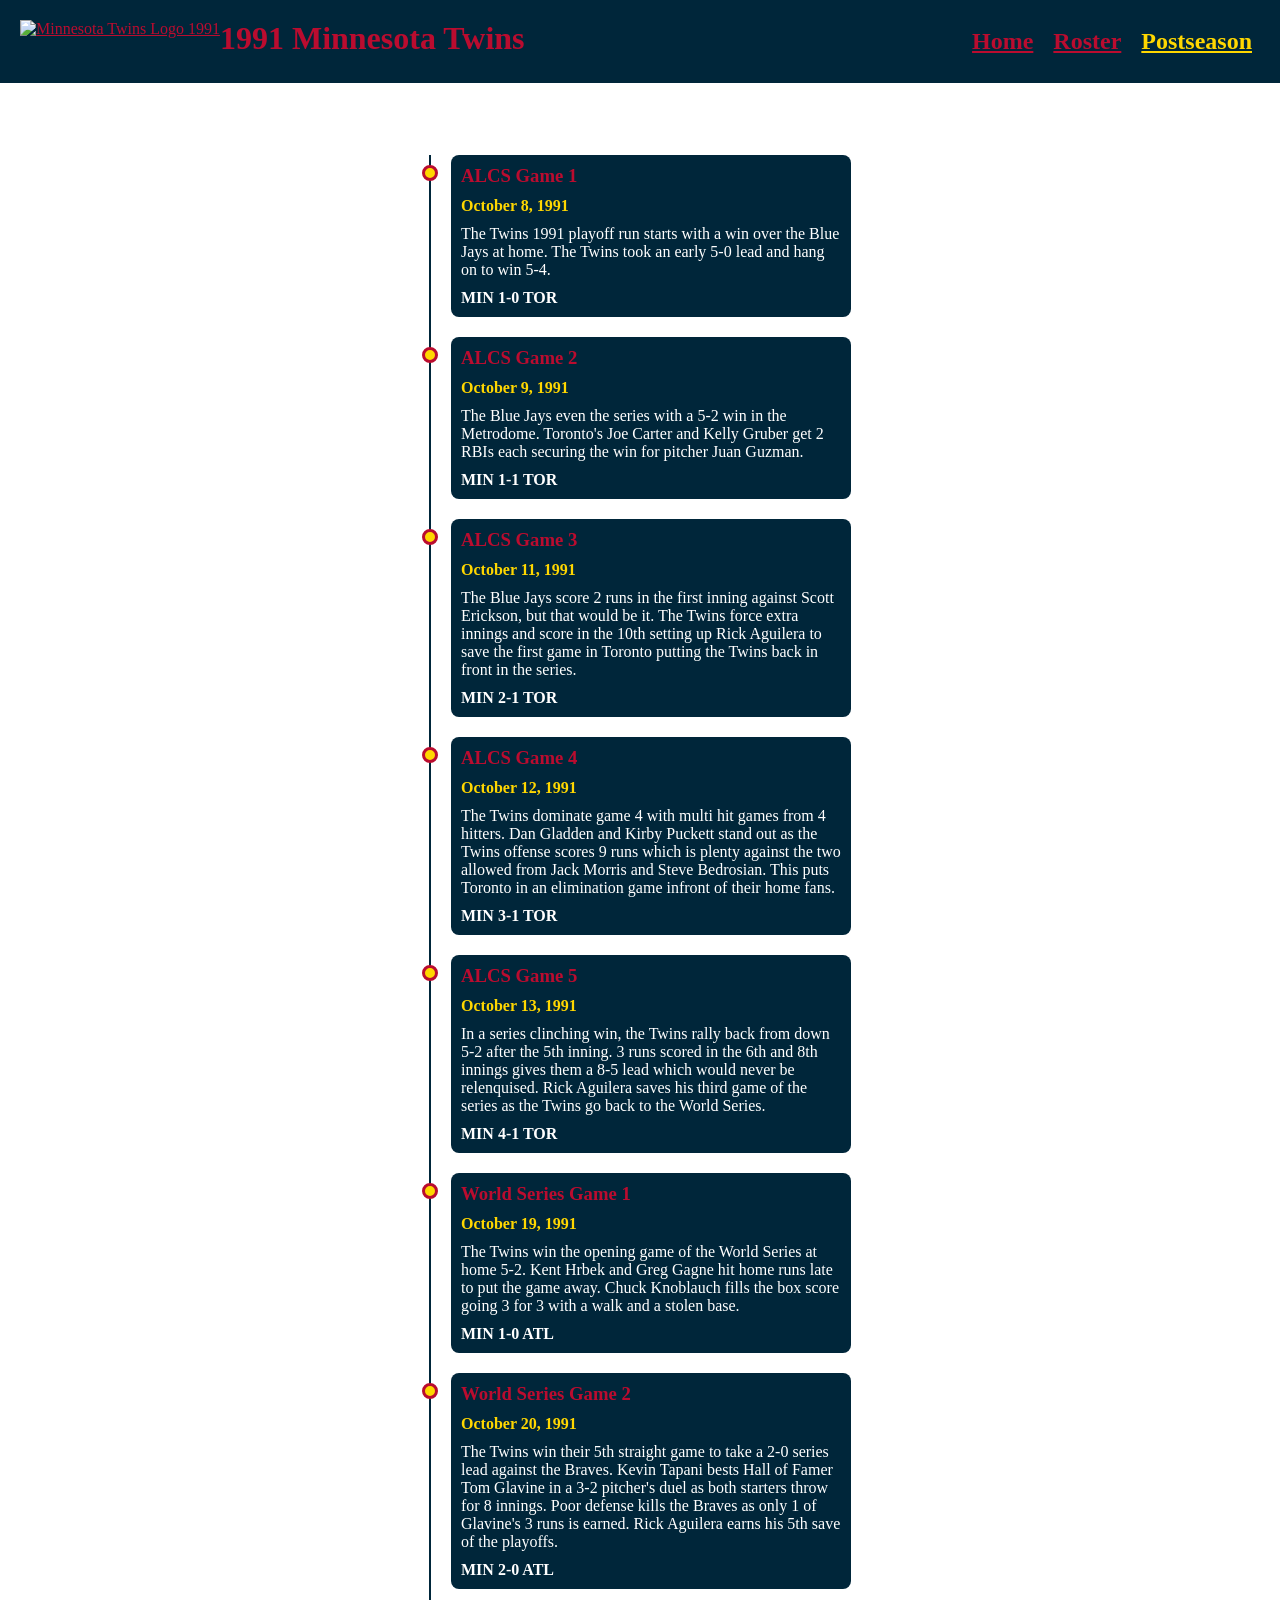
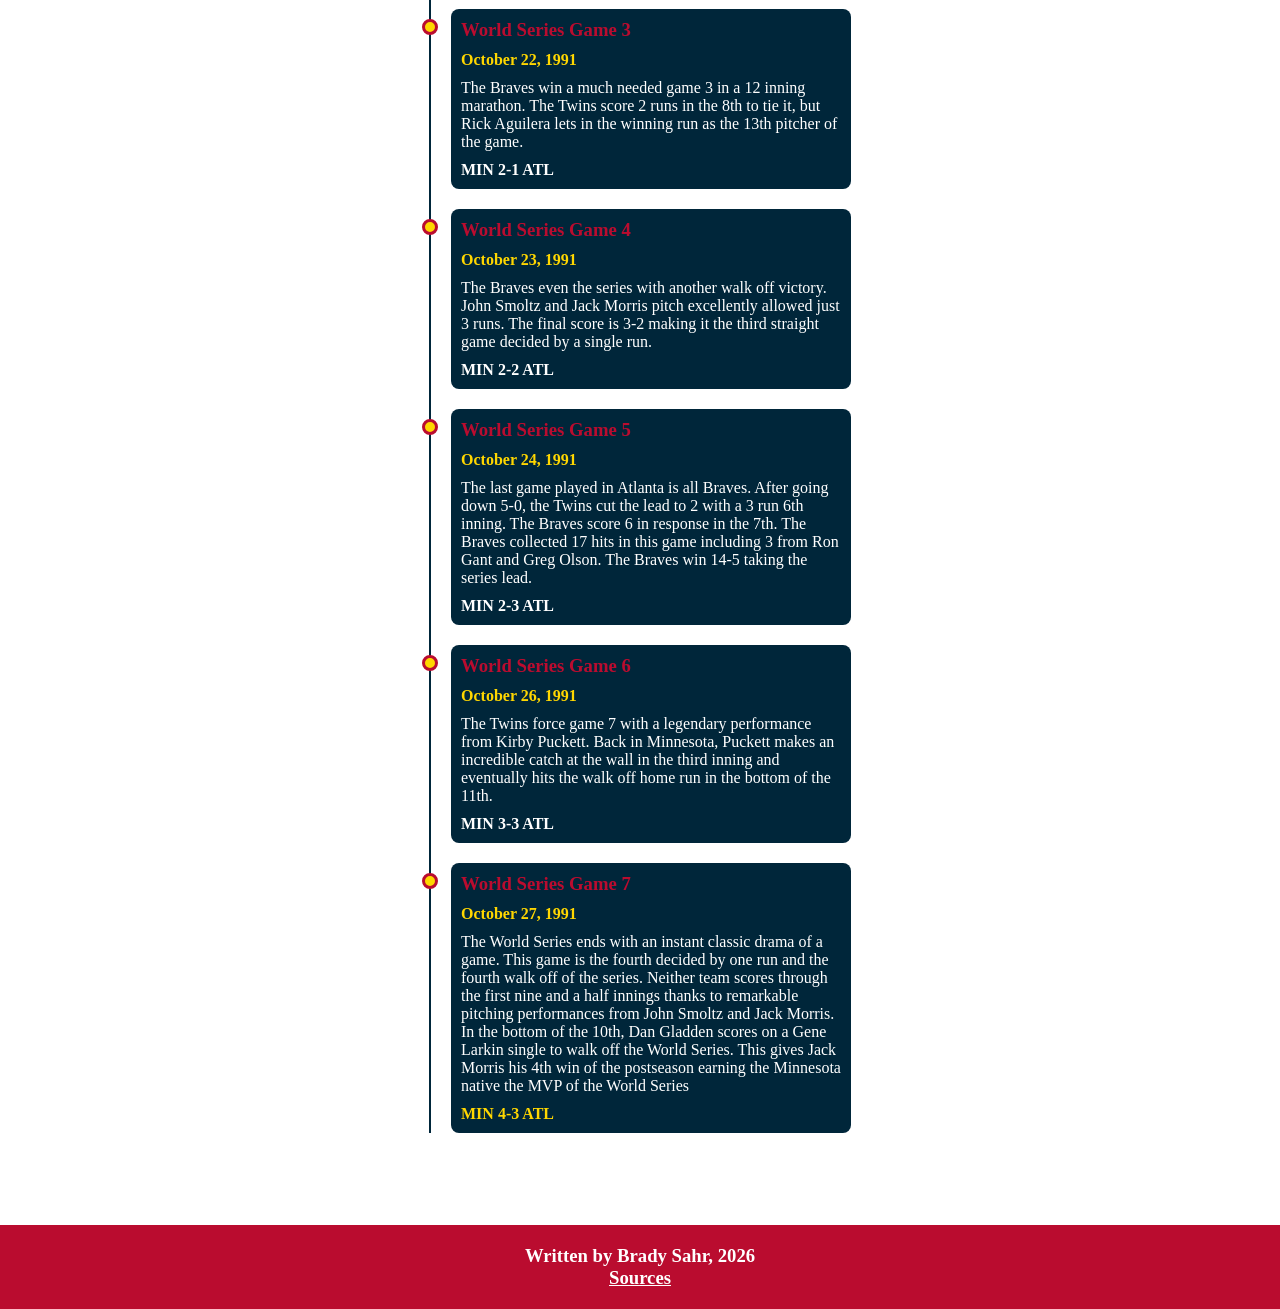
==== postseason.html @ 19b8a0cc "Add files via upload" ====
<!DOCTYPE html>
<html lang="en">
    <head>
        <meta charset="UTF-8">
        <meta name="viewport" content="width=device-width, initial-scale=1.0">
        <title>1991 Twins</title>
        <link rel="stylesheet" href="timelinestyle.css">
        <link rel="icon" href="Media/faviconM.png">
    </head>
    <body>
        <header>
            <a href="https://www.sportslogos.net/logos/view/6560511987/Minnesota-Twins-Logo/1987/Primary-Dark-Logo"><img src="Media/MIN-1991.png" class="logo" alt="Minnesota Twins Logo 1991"></a><h1>1991 Minnesota Twins</h1>
            <nav>
                <a href="main.html"><h2>Home</h2></a>&nbsp;&nbsp;&nbsp;&nbsp;&nbsp;<a href="roster.html"><h2>Roster</h2></a>&nbsp;&nbsp;&nbsp;&nbsp;&nbsp;<a class="ps_link" href="postseason.html"><h2>Postseason</h2></a>
            </nav>
        </header>
        <main>
            <div class="timeline">
                <div class="outer">
                    <div class="card">
                        <div class="info">
                            <h3 class="title">ALCS Game 1</h3>
                            <h4>October 8, 1991</h4>
                            <p>The Twins 1991 playoff run starts with a win over the Blue Jays at home. The Twins took an early 5-0 lead and hang on to win 5-4.</p>
                            <h4 style="color: white">MIN 1-0 TOR</h4>
                        </div>
                    </div>
                    <div class="card">
                        <div class="info">
                            <h3 class="title">ALCS Game 2</h3>
                            <h4>October 9, 1991</h4>
                            <p>The Blue Jays even the series with a 5-2 win in the Metrodome. Toronto's Joe Carter and Kelly Gruber get 2 RBIs each securing the win for pitcher Juan Guzman.</p>
                            <h4 style="color: white">MIN 1-1 TOR</h4>
                        </div>
                    </div>
                    <div class="card">
                        <div class="info">
                            <h3 class="title">ALCS Game 3</h3>
                            <h4>October 11, 1991</h4>
                            <p>The Blue Jays score 2 runs in the first inning against Scott Erickson, but that would be it. The Twins force extra innings and score in the 10th setting up Rick Aguilera to save the first game in Toronto putting the Twins back in front in the series.</p>
                            <h4 style="color: white">MIN 2-1 TOR</h4>
                        </div>
                    </div>
                    <div class="card">
                        <div class="info">
                            <h3 class="title">ALCS Game 4</h3>
                            <h4>October 12, 1991</h4>
                            <p>The Twins dominate game 4 with multi hit games from 4 hitters. Dan Gladden and Kirby Puckett stand out as the Twins offense scores 9 runs which is plenty against the two allowed from Jack Morris and Steve Bedrosian. This puts Toronto in an elimination game infront of their home fans.</p>
                            <h4 style="color: white">MIN 3-1 TOR</h4>
                        </div>
                    </div>
                    <div class="card">
                        <div class="info">
                            <h3 class="title">ALCS Game 5</h3>
                            <h4>October 13, 1991</h4>
                            <p>In a series clinching win, the Twins rally back from down 5-2 after the 5th inning. 3 runs scored in the 6th and 8th innings gives them a 8-5 lead which would never be relenquised. Rick Aguilera saves his third game of the series as the Twins go back to the World Series.</p>
                            <h4 style="color: white">MIN 4-1 TOR</h4>
                        </div>
                    </div>
                    <div class="card">
                        <div class="info">
                            <h3 class="title">World Series Game 1</h3>
                            <h4>October 19, 1991</h4>
                            <p>The Twins win the opening game of the World Series at home 5-2. Kent Hrbek and Greg Gagne hit home runs late to put the game away. Chuck Knoblauch fills the box score going 3 for 3 with a walk and a stolen base.</p>
                            <h4 style="color: white">MIN 1-0 ATL</h4>
                        </div>
                    </div>
                    <div class="card">
                        <div class="info">
                            <h3 class="title">World Series Game 2</h3>
                            <h4>October 20, 1991</h4>
                            <p>The Twins win their 5th straight game to take a 2-0 series lead against the Braves. Kevin Tapani bests Hall of Famer Tom Glavine in a 3-2 pitcher's duel as both starters throw for 8 innings. Poor defense kills the Braves as only 1 of Glavine's 3 runs is earned. Rick Aguilera earns his 5th save of the playoffs.</p>
                            <h4 style="color: white">MIN 2-0 ATL</h4>
                        </div>
                    </div>
                    <div class="card">
                        <div class="info">
                            <h3 class="title">World Series Game 3</h3>
                            <h4>October 22, 1991</h4>
                            <p>The Braves win a much needed game 3 in a 12 inning marathon. The Twins score 2 runs in the 8th to tie it, but Rick Aguilera lets in the winning run as the 13th pitcher of the game.</p>
                            <h4 style="color: white">MIN 2-1 ATL</h4>
                        </div>
                    </div>
                    <div class="card">
                        <div class="info">
                            <h3 class="title">World Series Game 4</h3>
                            <h4>October 23, 1991</h4>
                            <p>The Braves even the series with another walk off victory. John Smoltz and Jack Morris pitch excellently allowed just 3 runs. The final score is 3-2 making it the third straight game decided by a single run.</p>
                            <h4 style="color: white">MIN 2-2 ATL</h4>
                        </div>
                    </div>
                    <div class="card">
                        <div class="info">
                            <h3 class="title">World Series Game 5</h3>
                            <h4>October 24, 1991</h4>
                            <p>The last game played in Atlanta is all Braves. After going down 5-0, the Twins cut the lead to 2 with a 3 run 6th inning. The Braves score 6 in response in the 7th. The Braves collected 17 hits in this game including 3 from Ron Gant and Greg Olson. The Braves win 14-5 taking the series lead.</p>
                            <h4 style="color: white">MIN 2-3 ATL</h4>
                        </div>
                    </div>
                    <div class="card">
                        <div class="info">
                            <h3 class="title">World Series Game 6</h3>
                            <h4>October 26, 1991</h4>
                            <p>The Twins force game 7 with a legendary performance from Kirby Puckett. Back in Minnesota, Puckett makes an incredible catch at the wall in the third inning and eventually hits the walk off home run in the bottom of the 11th. </p>
                            <h4 style="color: white">MIN 3-3 ATL</h4>
                        </div>
                    </div>
                    <div class="card">
                        <div class="info">
                            <h3 class="title">World Series Game 7</h3>
                            <h4>October 27, 1991</h4>
                            <p>The World Series ends with an instant classic drama of a game. This game is the fourth decided by one run and the fourth walk off of the series. Neither team scores through the first nine and a half innings thanks to remarkable pitching performances from John Smoltz and Jack Morris. In the bottom of the 10th, Dan Gladden scores on a Gene Larkin single to walk off the World Series. This gives Jack Morris his 4th win of the postseason earning the Minnesota native the MVP of the World Series</p>
                            <h4 style="color: #ffd700">MIN 4-3 ATL</h4>
                        </div>
                    </div>
                </div>
            </div>
        </main>
        <footer>
            <h3>Written by Brady Sahr, 2026</h3>
            <a href="sources.html" style="color: white"><h3>Sources</h3></a>
        </footer>
    </body>
</html>
---- timelinestyle.css ----
* {
    margin: 0;
    padding: 0;
    box-sizing: border-box;
}
.layout {
    display: flex;
}
body {
    display: flex;
    flex-direction: column;
    height: 100vh;
    margin: 0;
    background-image: url("Media/timeline_background.jpg");
    background-size: cover;
    background-position: center;
    background-repeat: no-repeat;
    background-attachment: fixed;
}
header {
    position: sticky;
    display: flex;
    width: 100%;
    top:0;
    padding: 1.25rem;
    background: #00263a;
    color: #BA0C2f;
    z-index: 100;
}
main {
    display: flex;
    flex-direction: column;
    gap: 1.5rem;
    padding: 2rem;
}
nav {
    display: flex;
    justify-content: flex-end;
    margin-left: auto;
    padding:.5rem;
}
.logo{
    height: 3rem;
    width: auto;
}
header h1 {
    font-size: 2rem;
}
a:link {
    color:#BA0C2f;
}
a:visited {
    color: #BA0C2f;
}
a.ps_link:link {
    color: #ffd700;
}
a.ps_link:visited {
    color: #ffd700;
}
/* Timeline Container */
.timeline {
  background: var(--primary-color);
  margin: 1.25rem auto;
  padding: 1.25rem;
}

/* Outer Layer with the timeline border */
.outer {
  border-left: .125rem solid #00263a;
}

/* Card container */
.card {
  position: relative;
  margin: 0 0 1.25rem 1.25rem;
  padding: .625rem;
  background: #00263a;
  color: white;
  border-radius: .5rem;
  max-width: 25rem;
}

/* Information about the timeline */
.info {
  display: flex;
  flex-direction: column;
  gap: .625rem;
}
.info h4 {
    color: #ffd700;    
}
/* Title of the card */
.title {
  color: #BA0C2f;
  position: relative;
}

/* Timeline dot  */
.title::before {
  content: "";
  position: absolute;
  width: .625rem;
  height: .625rem;
  background: #ffd700;
  border-radius: 62.4375rem;
  left: -2.4375rem;
  border: .1875rem solid #BA0C2f;
}
footer {
    background: #BA0C2f;
    color: white;
    text-align: center;
    padding: 1.25rem;
}
footer {
    width: 100%;
    background: #BA0C2f;
    color: white;
    text-align: center;
    padding: 1.25rem;
}
@media (max-width: 768px) {
    header {
        flex-direction: column;
        align-items: center;
    }
    body {
        min-height: 100vh;
    }
    nav {
        margin-top: .625rem;
        margin: auto;
    }
    .mainImg {
        max-width: 100%;
        height: auto;
    }
}
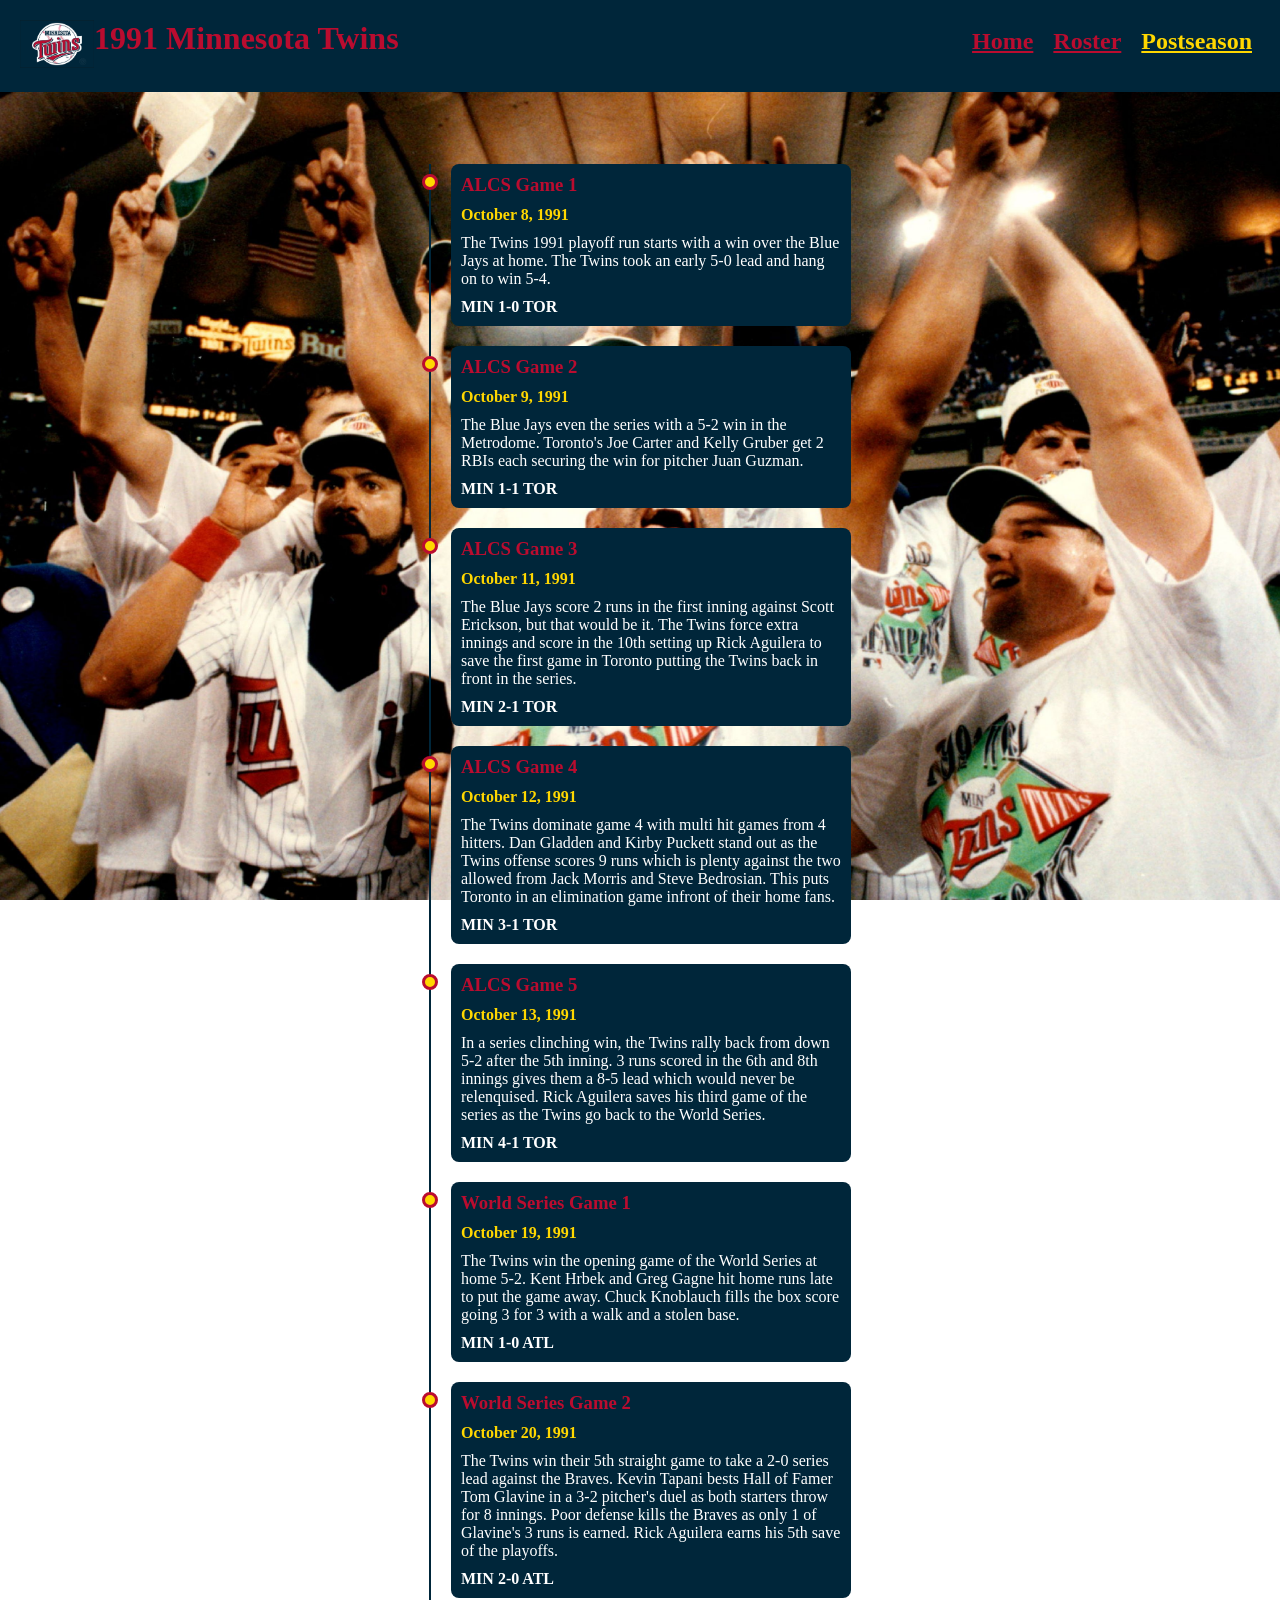
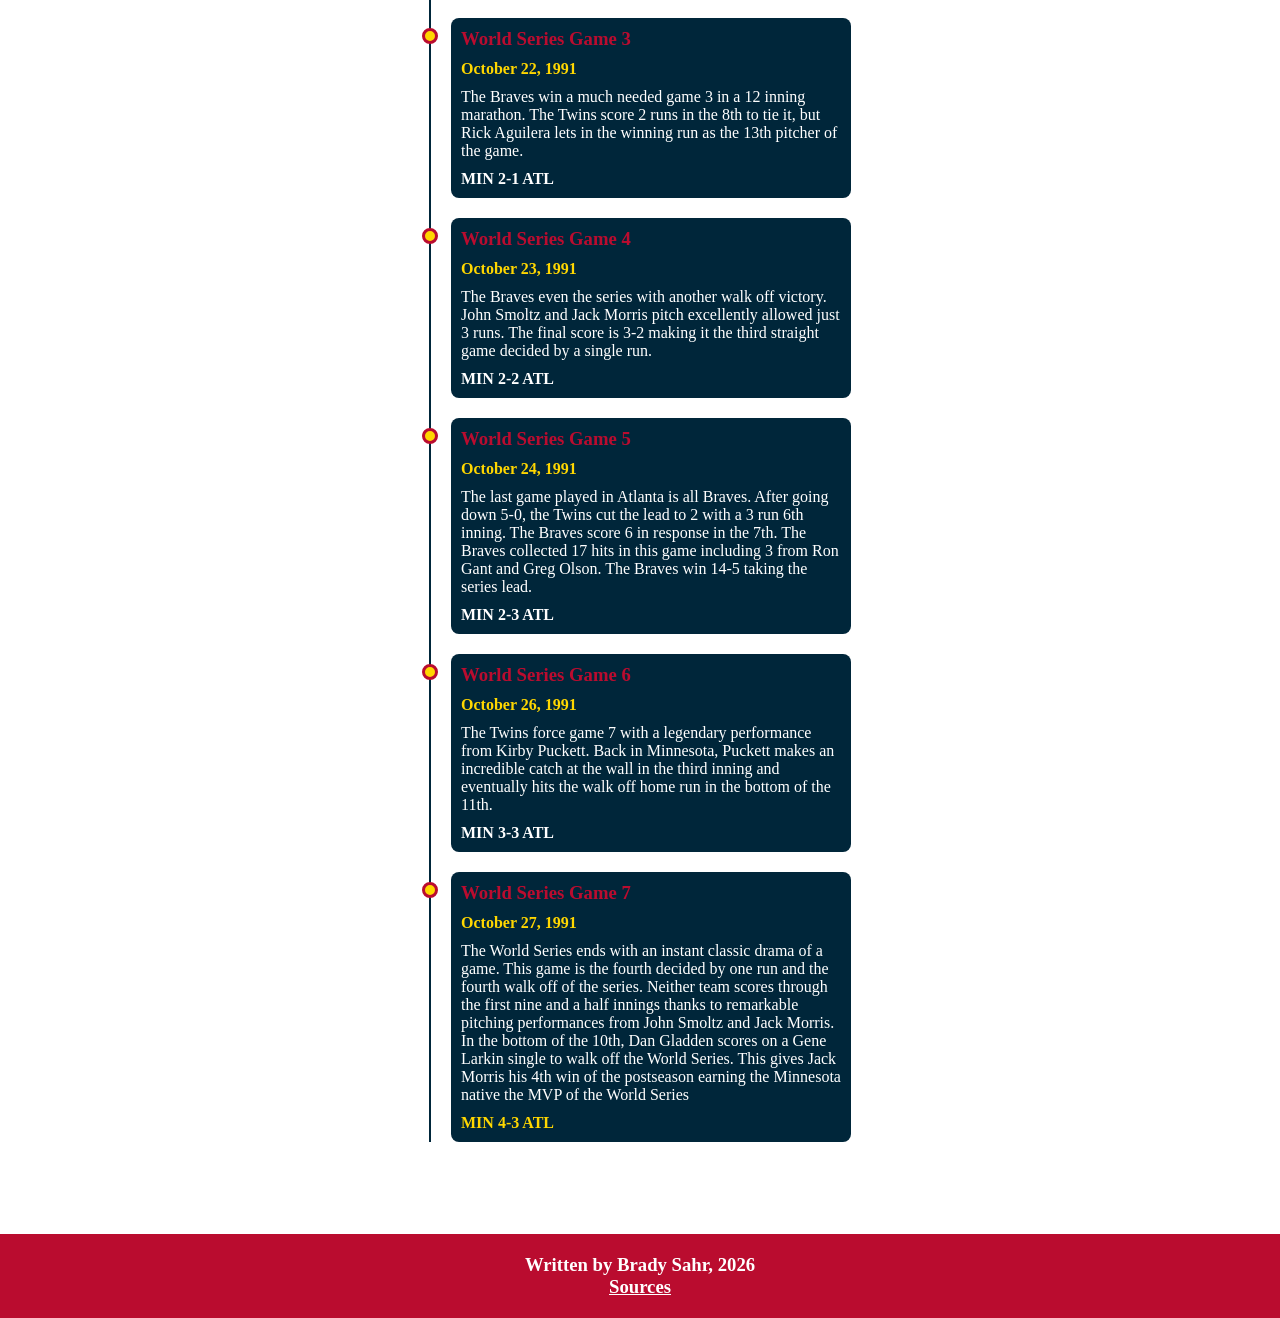
==== commit 3ea0d166: "Add files via upload" ====
--- a/postseason.html
+++ b/postseason.html
@@ -11,7 +11,7 @@
         <header>
             <a href="https://www.sportslogos.net/logos/view/6560511987/Minnesota-Twins-Logo/1987/Primary-Dark-Logo"><img src="Media/MIN-1991.png" class="logo" alt="Minnesota Twins Logo 1991"></a><h1>1991 Minnesota Twins</h1>
             <nav>
-                <a href="main.html"><h2>Home</h2></a>&nbsp;&nbsp;&nbsp;&nbsp;&nbsp;<a href="roster.html"><h2>Roster</h2></a>&nbsp;&nbsp;&nbsp;&nbsp;&nbsp;<a class="ps_link" href="postseason.html"><h2>Postseason</h2></a>
+                <a href="index.html"><h2>Home</h2></a>&nbsp;&nbsp;&nbsp;&nbsp;&nbsp;<a href="roster.html"><h2>Roster</h2></a>&nbsp;&nbsp;&nbsp;&nbsp;&nbsp;<a class="ps_link" href="postseason.html"><h2>Postseason</h2></a>
             </nav>
         </header>
         <main>
